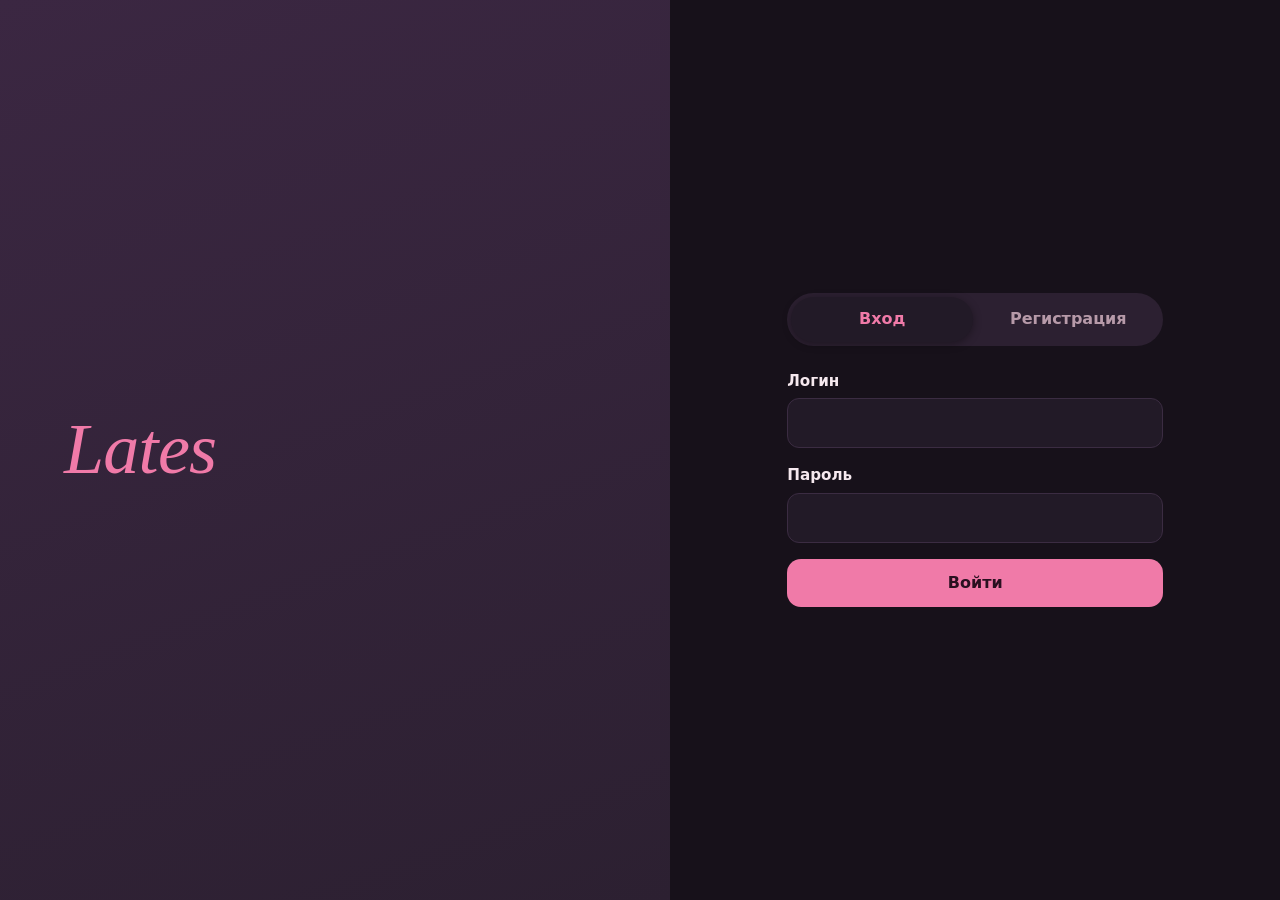
==== index.html @ 7f832073 "Add files via upload" ====
<!doctype html>
<html lang="ru">
<head>
  <meta charset="utf-8">
  <meta name="viewport" content="width=device-width, initial-scale=1, viewport-fit=cover">
  <meta http-equiv="Content-Security-Policy" content="default-src 'self'; connect-src 'self' https://script.google.com https://script.googleusercontent.com; img-src 'self' data:; style-src 'self'; script-src 'self'; base-uri 'none'; form-action 'none'">
  <title>Lates</title>
  <meta name="theme-color" content="#17111a">
  <link rel="manifest" href="manifest.webmanifest">
  <link rel="icon" href="icons/icon-192.png" type="image/png">
  <link rel="apple-touch-icon" href="icons/apple-touch-icon.png">
  <meta name="apple-mobile-web-app-capable" content="yes">
  <meta name="mobile-web-app-capable" content="yes">
  <meta name="apple-mobile-web-app-status-bar-style" content="black-translucent">
  <meta name="apple-mobile-web-app-title" content="Lates">
  <link rel="stylesheet" href="styles.css">
</head>
<body>
  <div id="boot" class="boot" aria-live="polite">Загрузка…</div>

  <!-- Вход и регистрация -->
  <main id="view-auth" class="auth" hidden>
    <aside class="brand">
      <p class="brand-word">Lates</p>
    </aside>

    <section class="auth-panel">
      <h1 class="visually-hidden">Lates</h1>
      <div class="tabs" role="tablist" aria-label="Вход или регистрация">
        <button type="button" role="tab" id="tab-login" aria-selected="true" aria-controls="form-login">Вход</button>
        <button type="button" role="tab" id="tab-register" aria-selected="false" aria-controls="form-register">Регистрация</button>
      </div>

      <form id="form-login" class="form" autocomplete="on" novalidate>
        <label>Логин
          <input name="username" type="text" autocomplete="username" autocapitalize="none" spellcheck="false" required>
        </label>
        <label>Пароль
          <input name="password" type="password" autocomplete="current-password" required>
        </label>
        <p class="form-error" role="alert" hidden></p>
        <button type="submit" class="btn">Войти</button>
      </form>

      <form id="form-register" class="form" autocomplete="on" novalidate hidden>
        <label>Логин
          <input name="username" type="text" autocomplete="username" autocapitalize="none" spellcheck="false" required aria-describedby="hint-username">
          <span id="hint-username" class="hint">3–20 символов: латиница, цифры, _. Начинается с буквы.</span>
        </label>
        <label>Пароль
          <input name="password" type="password" autocomplete="new-password" required aria-describedby="hint-password">
          <span id="hint-password" class="hint">От 8 символов. Забытый пароль восстанавливает только администратор, запишите его.</span>
        </label>
        <label>Повторите пароль
          <input name="password2" type="password" autocomplete="new-password" required>
        </label>
        <p class="form-error" role="alert" hidden></p>
        <button type="submit" class="btn">Создать аккаунт</button>
      </form>
    </section>
  </main>

  <!-- Главный экран (заготовка этапа 0) -->
  <main id="view-home" class="shell" hidden>
    <header class="shell-head">
      <p class="shell-brand">Lates</p>
      <button type="button" id="btn-logout" class="btn-ghost">Выйти</button>
    </header>
    <section class="card">
      <h1 id="home-title">Здравствуйте</h1>
      <dl class="stats">
        <div><dt>Уровень</dt><dd id="home-level">1</dd></div>
        <div><dt>XP</dt><dd id="home-xp">0</dd></div>
        <div><dt>Роль</dt><dd id="home-role">Ученик</dd></div>
      </dl>
      <p class="muted">Аккаунт работает, прогресс будет сохраняться на сервере. Словарь и тренировки появятся на следующих этапах.</p>
      <button type="button" id="btn-to-change" class="btn-ghost">Сменить пароль</button>
    </section>
  </main>

  <!-- Смена пароля -->
  <main id="view-change" class="shell" hidden>
    <section class="card narrow">
      <h1>Смена пароля</h1>
      <p id="change-note" class="muted" hidden>Администратор выдал временный пароль. Задайте свой, чтобы продолжить.</p>
      <form id="form-change" class="form" novalidate>
        <label>Текущий пароль
          <input name="currentPassword" type="password" autocomplete="current-password" required>
        </label>
        <label>Новый пароль
          <input name="newPassword" type="password" autocomplete="new-password" required>
        </label>
        <label>Повторите новый пароль
          <input name="newPassword2" type="password" autocomplete="new-password" required>
        </label>
        <p class="form-error" role="alert" hidden></p>
        <button type="submit" class="btn">Сохранить пароль</button>
        <button type="button" id="btn-change-cancel" class="btn-ghost">Отмена</button>
      </form>
    </section>
  </main>

  <div id="toast" class="toast" role="status" aria-live="polite" hidden></div>
  <script type="module" src="app.js"></script>
</body>
</html>
---- styles.css ----
:root {
  --bg: #17111a;
  --surface: #221a27;
  --pink-100: #2c2031;
  --pink-200: #3b2742;
  --pink-300: #7a4766;
  --accent: #f07aa8;
  --accent-hover: #f58db4;
  --on-accent: #2a1020;
  --ink: #f6e9ef;
  --muted: #b79aa9;
  --line: #3b2c42;
  --error: #ff9f97;
  --error-bg: #3d1f24;
  --ok: #6fd3a5;
  --radius: 18px;
  --shadow: 0 10px 30px rgba(0, 0, 0, 0.45);
  --serif: "Iowan Old Style", "Palatino Linotype", Palatino, Georgia, "Times New Roman", serif;
  --sans: system-ui, -apple-system, "Segoe UI", Roboto, "Helvetica Neue", Arial, sans-serif;
  color-scheme: dark;
}

*, *::before, *::after { box-sizing: border-box; }

html, body { height: 100%; }

body {
  margin: 0;
  font-family: var(--sans);
  font-size: 1rem;
  line-height: 1.5;
  color: var(--ink);
  background: var(--bg);
  padding: env(safe-area-inset-top) env(safe-area-inset-right) env(safe-area-inset-bottom) env(safe-area-inset-left);
  -webkit-text-size-adjust: 100%;
  overflow-x: hidden;
}

[hidden] { display: none !important; }

.visually-hidden {
  position: absolute; width: 1px; height: 1px; margin: -1px; padding: 0;
  overflow: hidden; clip: rect(0 0 0 0); white-space: nowrap; border: 0;
}

:focus-visible { outline: 3px solid var(--accent); outline-offset: 2px; }

.boot { min-height: 100%; display: grid; place-items: center; color: var(--muted); }

/* ---------- Авторизация ---------- */
.auth {
  min-height: 100%;
  display: grid;
  grid-template-columns: 1fr;
}

.brand {
  background: linear-gradient(160deg, var(--pink-200), var(--pink-100));
  padding: 2rem 1.5rem 1.75rem;
  display: flex;
  flex-direction: column;
  justify-content: center;
}

.brand-word {
  margin: 0;
  font-family: var(--serif);
  font-size: clamp(2.6rem, 11vw, 4.5rem);
  line-height: 1.05;
  font-style: italic;
  letter-spacing: -0.01em;
  color: var(--accent);
  overflow-wrap: anywhere;
}

.brand-tr { margin: 0.4rem 0 0; font-size: 1.25rem; font-weight: 600; }
.brand-meta { margin: 0.25rem 0 0; color: var(--muted); font-size: 0.95rem; }

.auth-panel {
  padding: 1.5rem 1.25rem 2.5rem;
  width: 100%;
  max-width: 440px;
  margin: 0 auto;
}

.tabs {
  display: grid;
  grid-template-columns: 1fr 1fr;
  gap: 4px;
  padding: 4px;
  background: var(--pink-100);
  border-radius: 999px;
  margin-bottom: 1.5rem;
}

.tabs button {
  font: inherit;
  font-weight: 600;
  padding: 0.65rem 0.5rem;
  border: 0;
  border-radius: 999px;
  background: transparent;
  color: var(--muted);
  cursor: pointer;
  transition: background 0.2s, color 0.2s;
}

.tabs button[aria-selected="true"] {
  background: var(--surface);
  color: var(--accent);
  box-shadow: 0 2px 8px rgba(0, 0, 0, 0.35);
}

/* ---------- Формы ---------- */
.form { display: grid; gap: 1rem; }

.form label { display: grid; gap: 0.35rem; font-weight: 600; font-size: 0.95rem; }

.form input {
  font: inherit;
  font-weight: 400;
  padding: 0.8rem 0.9rem;
  border: 1.5px solid var(--line);
  border-radius: 12px;
  background: var(--surface);
  color: var(--ink);
  width: 100%;
  min-height: 48px;
  transition: border-color 0.2s, box-shadow 0.2s;
}

.form input:focus { outline: none; border-color: var(--accent); box-shadow: 0 0 0 3px rgba(240, 122, 168, 0.28); }
.form input[aria-invalid="true"] { border-color: var(--error); }

.hint { font-weight: 400; font-size: 0.85rem; color: var(--muted); }

.form-error {
  margin: 0;
  padding: 0.7rem 0.9rem;
  border-radius: 12px;
  background: var(--error-bg);
  color: var(--error);
  font-size: 0.95rem;
}

.btn, .btn-ghost {
  font: inherit;
  font-weight: 600;
  min-height: 48px;
  padding: 0.75rem 1.25rem;
  border-radius: 14px;
  cursor: pointer;
  transition: transform 0.12s, background 0.2s, opacity 0.2s;
}

.btn { border: 0; background: var(--accent); color: var(--on-accent); }
.btn:hover { background: var(--accent-hover); }
.btn:active, .btn-ghost:active { transform: scale(0.98); }
.btn[disabled] { opacity: 0.6; cursor: progress; }

.btn-ghost { border: 1.5px solid var(--pink-300); background: transparent; color: var(--accent); }
.btn-ghost:hover { background: var(--pink-100); }

/* ---------- Оболочка после входа ---------- */
.shell { min-height: 100%; max-width: 720px; margin: 0 auto; padding: 1rem 1.25rem 2.5rem; }

.shell-head { display: flex; justify-content: space-between; align-items: center; padding: 0.5rem 0 1rem; }
.shell-brand { margin: 0; font-family: var(--serif); font-style: italic; font-size: 1.6rem; color: var(--accent); }

.card {
  background: var(--surface);
  border: 1px solid var(--line);
  border-radius: var(--radius);
  box-shadow: var(--shadow);
  padding: 1.5rem;
  display: grid;
  gap: 1.1rem;
}

.card.narrow { max-width: 460px; margin: 1.5rem auto 0; }
.card h1 { margin: 0; font-size: 1.5rem; line-height: 1.25; overflow-wrap: anywhere; }

.stats { display: grid; grid-template-columns: repeat(3, 1fr); gap: 0.75rem; margin: 0; }
.stats div { background: var(--pink-100); border-radius: 14px; padding: 0.75rem 0.9rem; }
.stats dt { font-size: 0.85rem; color: var(--muted); }
.stats dd { margin: 0; font-size: 1.35rem; font-weight: 700; }

.muted { margin: 0; color: var(--muted); }

/* ---------- Уведомления ---------- */
.toast {
  position: fixed;
  left: 50%;
  bottom: calc(1.25rem + env(safe-area-inset-bottom));
  transform: translateX(-50%);
  max-width: min(92vw, 420px);
  padding: 0.8rem 1.1rem;
  border-radius: 14px;
  background: var(--pink-200);
  color: var(--ink);
  border: 1px solid var(--pink-300);
  box-shadow: var(--shadow);
  animation: toast-in 0.25s ease-out;
}

.toast.ok { background: #1d3a2e; border-color: var(--ok); }

@keyframes toast-in {
  from { opacity: 0; transform: translate(-50%, 10px); }
  to { opacity: 1; transform: translate(-50%, 0); }
}

/* ---------- Широкие экраны ---------- */
@media (min-width: 860px) {
  .auth { grid-template-columns: 1.1fr 1fr; }
  .brand { padding: 4rem; }
  .auth-panel { align-self: center; padding: 2rem; }
}

@media (max-width: 420px) {
  .stats { grid-template-columns: 1fr; }
}

@media (prefers-reduced-motion: reduce) {
  *, *::before, *::after { animation: none !important; transition: none !important; }
}
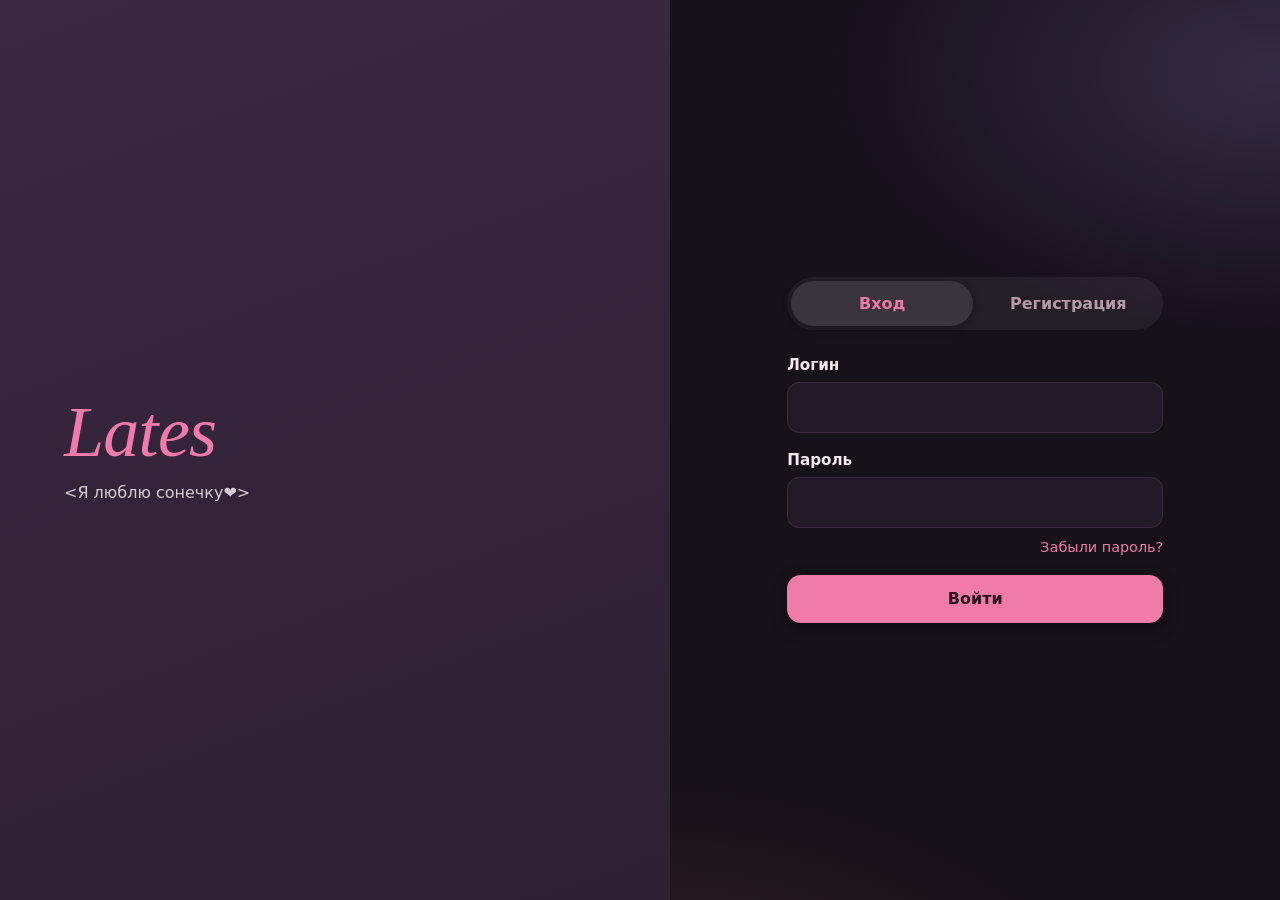
==== commit c3228c4a: "Add files via upload" ====
--- a/index.html
+++ b/index.html
@@ -22,6 +22,7 @@
   <main id="view-auth" class="auth" hidden>
     <aside class="brand">
       <p class="brand-word">Lates</p>
+      <p class="brand-tag">&lt;Я люблю сонечку❤️&gt;</p>
     </aside>
 
     <section class="auth-panel">
@@ -38,6 +39,7 @@
         <label>Пароль
           <input name="password" type="password" autocomplete="current-password" required>
         </label>
+        <a class="forgot" href="https://t.me/Qw1ck16" target="_blank" rel="noopener noreferrer">Забыли пароль?</a>
         <p class="form-error" role="alert" hidden></p>
         <button type="submit" class="btn">Войти</button>
       </form>
@@ -64,7 +66,6 @@
   <main id="view-home" class="shell" hidden>
     <header class="shell-head">
       <p class="shell-brand">Lates</p>
-      <button type="button" id="btn-logout" class="btn-ghost">Выйти</button>
     </header>
     <section class="card">
       <h1 id="home-title">Здравствуйте</h1>
@@ -74,8 +75,35 @@
         <div><dt>Роль</dt><dd id="home-role">Ученик</dd></div>
       </dl>
       <p class="muted">Аккаунт работает, прогресс будет сохраняться на сервере. Словарь и тренировки появятся на следующих этапах.</p>
+      <div class="actions">
+        <button type="button" id="btn-home-dict" class="btn">Открыть словарь</button>
+        <button type="button" id="btn-home-mine" class="btn-ghost">Мой список</button>
+      </div>
       <button type="button" id="btn-to-change" class="btn-ghost">Сменить пароль</button>
     </section>
+  </main>
+
+  <!-- Словарь -->
+  <main id="view-dict" class="shell" hidden>
+    <h1 class="page-title">Словарь</h1>
+    <div class="filters">
+      <input id="dict-q" class="filters-q" type="search" placeholder="Поиск: латынь или русский" autocomplete="off" aria-label="Поиск">
+      <select id="dict-gender" aria-label="Род"><option value="">Род</option><option value="m">м.</option><option value="f">ж.</option><option value="n">ср.</option></select>
+      <select id="dict-decl" aria-label="Склонение"><option value="">Склонение</option><option value="I">I</option><option value="II">II</option><option value="III">III</option><option value="IV">IV</option><option value="V">V</option><option value="I-II">I–II (прил.)</option></select>
+      <select id="dict-type" aria-label="Часть речи"><option value="">Часть речи</option><option value="noun">Существительные</option><option value="adjective">Прилагательные</option><option value="verb">Глаголы</option><option value="numeral">Числительные</option><option value="other">Прочие</option></select>
+    </div>
+    <div class="list-bar"><span id="dict-count" class="muted"></span><button type="button" id="dict-add-all" class="btn-ghost small">Добавить все найденные</button></div>
+    <div id="dict-list" class="list"></div>
+    <button type="button" id="dict-more" class="btn-ghost" hidden>Показать ещё</button>
+  </main>
+
+  <!-- Мой список -->
+  <main id="view-mine" class="shell" hidden>
+    <h1 class="page-title">Учить</h1>
+    <div class="list-bar"><span id="mine-count" class="muted"></span></div>
+    <p id="mine-empty" class="muted" hidden>Список пуст. Откройте словарь и добавьте слова кнопкой «+ Учить».</p>
+    <div id="mine-list" class="list"></div>
+    <button type="button" id="mine-more" class="btn-ghost" hidden>Показать ещё</button>
   </main>
 
   <!-- Смена пароля -->
@@ -100,6 +128,28 @@
     </section>
   </main>
 
+  <button type="button" id="menu-btn" class="burger" aria-label="Меню" aria-haspopup="true" aria-expanded="false" aria-controls="menu" hidden>
+    <span></span><span></span><span></span>
+  </button>
+  <div id="menu" class="menu" role="menu" hidden>
+    <button type="button" id="menu-help" role="menuitem">Помощь</button>
+    <button type="button" id="btn-logout" class="danger" role="menuitem">Выйти</button>
+  </div>
+  <div id="help" class="sheet-wrap" hidden>
+    <div class="sheet" role="dialog" aria-modal="true" aria-labelledby="help-title">
+      <h2 id="help-title">Помощь</h2>
+      <p class="muted">Не получается войти, забыли пароль или нашли ошибку? Напишите мне в Telegram, я отвечу и помогу.</p>
+      <a class="btn" href="https://t.me/Qw1ck16" target="_blank" rel="noopener noreferrer">Написать в Telegram</a>
+      <button type="button" id="help-close" class="btn-ghost">Закрыть</button>
+    </div>
+  </div>
+
+  <nav id="nav" class="nav" aria-label="Разделы" hidden>
+    <button type="button" data-go="home">Главная</button>
+    <button type="button" data-go="dict">Словарь</button>
+    <button type="button" data-go="mine">Учить</button>
+  </nav>
+
   <div id="toast" class="toast" role="status" aria-live="polite" hidden></div>
   <script type="module" src="app.js"></script>
 </body>
--- a/styles.css
+++ b/styles.css
@@ -224,3 +224,141 @@
 @media (prefers-reduced-motion: reduce) {
   *, *::before, *::after { animation: none !important; transition: none !important; }
 }
+
+/* ---------- Навигация ---------- */
+.nav {
+  position: fixed; left: 0; right: 0; bottom: 0; z-index: 5;
+  display: flex; gap: 4px; padding: 0.4rem 0.5rem calc(0.4rem + env(safe-area-inset-bottom));
+  background: var(--surface); border-top: 1px solid var(--line);
+}
+.nav button {
+  flex: 1; font: inherit; font-weight: 600; min-height: 48px; border: 0; border-radius: 12px;
+  background: transparent; color: var(--muted); cursor: pointer; transition: background 0.2s, color 0.2s;
+}
+.nav button[aria-current="page"] { background: var(--pink-100); color: var(--accent); }
+body.has-nav .shell { padding-bottom: 6rem; }
+
+/* Цвета разделов: словарь — фиолетовый, «Учить» — жёлтый */
+#view-dict { --accent: #b9a2ff; --accent-hover: #cbb9ff; --on-accent: #1d1233; --pink-100: #2a2140; --pink-300: #6a5aa8; --line: #3a3158; }
+#view-mine { --accent: #f2c75c; --accent-hover: #f6d57f; --on-accent: #2b2008; --pink-100: #33291a; --pink-300: #8a6f2c; --line: #4a3d22; }
+
+.page-title { margin: 0.5rem 0 1rem; font-family: var(--serif); font-style: italic; font-size: 1.9rem; color: var(--accent); }
+.actions { display: grid; gap: 0.6rem; }
+
+.filters { display: grid; grid-template-columns: 1fr 1fr 1fr; gap: 0.5rem; }
+.filters-q { grid-column: 1 / -1; }
+.filters input, .filters select {
+  font: inherit; min-height: 46px; padding: 0.6rem 0.75rem; width: 100%; min-width: 0;
+  border: 1.5px solid var(--line); border-radius: 12px; background: var(--surface); color: var(--ink);
+}
+.filters input:focus, .filters select:focus { outline: none; border-color: var(--accent); }
+
+.list-bar { display: flex; justify-content: space-between; align-items: center; gap: 0.5rem; margin: 0.9rem 0 0.6rem; }
+.list { display: grid; gap: 0.6rem; margin-bottom: 1rem; }
+.small { min-height: 40px; padding: 0.4rem 0.9rem; font-size: 0.9rem; border-radius: 12px; }
+
+.word {
+  display: grid; gap: 0.2rem; padding: 0.9rem 1rem; background: var(--surface);
+  border: 1px solid var(--line); border-radius: 14px; animation: toast-in 0.2s ease-out;
+}
+.word-top { display: flex; justify-content: space-between; align-items: baseline; gap: 0.5rem; }
+.word-lat { margin: 0; font-family: var(--serif); font-style: italic; font-size: 1.3rem; color: var(--accent); overflow-wrap: anywhere; }
+.word-form { margin: 0; color: var(--muted); font-size: 0.9rem; }
+.word-tr { margin: 0.1rem 0 0; overflow-wrap: anywhere; }
+.word .btn-ghost { justify-self: start; margin-top: 0.5rem; }
+.badge { font-size: 0.8rem; color: var(--muted); background: var(--pink-100); padding: 0.1rem 0.55rem; border-radius: 999px; white-space: nowrap; }
+
+@media (min-width: 860px) {
+  .nav { top: 0; bottom: auto; justify-content: center; padding: calc(0.4rem + env(safe-area-inset-top)) 0.5rem 0.4rem; border-top: 0; border-bottom: 1px solid var(--line); }
+  .nav button { flex: 0 0 140px; }
+  body.has-nav .shell { padding-top: 5rem; padding-bottom: 2.5rem; }
+}
+
+/* ====== Стекло и анимации в стиле iOS ====== */
+:root {
+  --glass: rgba(34, 26, 39, 0.62);
+  --glass-line: rgba(255, 255, 255, 0.1);
+  --spring: cubic-bezier(0.34, 1.56, 0.64, 1);
+  --ease: cubic-bezier(0.2, 0.8, 0.2, 1);
+}
+
+/* Без увеличения двойным тапом и лишних выделений на iPhone */
+html, body, button, a, input, select, label, .word { touch-action: manipulation; -webkit-tap-highlight-color: transparent; }
+button, .nav, .menu, .tabs, .burger { -webkit-user-select: none; user-select: none; -webkit-touch-callout: none; }
+
+/* Живой фон, сквозь который «просвечивает» стекло */
+body::before {
+  content: ""; position: fixed; inset: -20%; z-index: -1; pointer-events: none;
+  background:
+    radial-gradient(40% 35% at 15% 10%, rgba(240, 122, 168, 0.22), transparent 70%),
+    radial-gradient(35% 30% at 85% 20%, rgba(185, 162, 255, 0.18), transparent 70%),
+    radial-gradient(40% 35% at 50% 100%, rgba(242, 199, 92, 0.1), transparent 70%);
+  animation: drift 24s ease-in-out infinite alternate;
+}
+@keyframes drift { from { transform: translate3d(0, 0, 0) scale(1); } to { transform: translate3d(2%, 3%, 0) scale(1.08); } }
+
+/* Стеклянные поверхности */
+.card, .nav, .menu, .sheet, .toast, .burger {
+  background: var(--glass);
+  border: 1px solid var(--glass-line);
+  -webkit-backdrop-filter: blur(22px) saturate(170%);
+  backdrop-filter: blur(22px) saturate(170%);
+  box-shadow: var(--shadow), inset 0 1px 0 rgba(255, 255, 255, 0.08);
+}
+.word { background: rgba(34, 26, 39, 0.55); border-color: var(--glass-line); animation: rise 0.45s var(--ease) both; animation-delay: calc(var(--i, 0) * 35ms); }
+.tabs { background: rgba(255, 255, 255, 0.06); -webkit-backdrop-filter: blur(14px); backdrop-filter: blur(14px); }
+.tabs button[aria-selected="true"] { background: rgba(255, 255, 255, 0.1); }
+
+/* Плавающая навигация */
+.nav { left: 0.75rem; right: 0.75rem; bottom: calc(0.6rem + env(safe-area-inset-bottom)); padding: 0.35rem; border-radius: 22px; gap: 2px; }
+.nav button[aria-current="page"] { background: rgba(255, 255, 255, 0.1); }
+@media (min-width: 860px) {
+  .nav { top: calc(0.6rem + env(safe-area-inset-top)); bottom: auto; left: 50%; right: auto; transform: translateX(-50%); border: 1px solid var(--glass-line); }
+  .nav button { flex: 0 0 130px; }
+}
+
+/* Переходы между экранами */
+.view-in { animation: view-in 0.5s var(--ease) both; }
+@keyframes view-in {
+  from { opacity: 0; transform: translateY(16px) scale(0.985); filter: blur(10px); }
+  to { opacity: 1; transform: none; filter: none; }
+}
+.form.swap { animation: view-in 0.4s var(--ease) both; }
+@keyframes rise { from { opacity: 0; transform: translateY(12px) scale(0.98); } to { opacity: 1; transform: none; } }
+
+/* Пружинящие кнопки */
+.btn, .btn-ghost, .nav button, .tabs button, .opt { transition: transform 0.25s var(--spring), background 0.25s, box-shadow 0.25s, color 0.25s; }
+.btn:active, .btn-ghost:active, .nav button:active, .tabs button:active { transform: scale(0.95); }
+.btn { box-shadow: 0 6px 18px rgba(0, 0, 0, 0.3); }
+.brand-word { animation: float 6s ease-in-out infinite alternate; }
+@keyframes float { from { transform: translateY(0); } to { transform: translateY(-5px); } }
+.brand-tag { margin: 0.7rem 0 0; font-size: 1rem; opacity: 0.85; }
+
+.forgot { justify-self: end; margin-top: -0.4rem; font-size: 0.9rem; color: var(--accent); text-decoration: none; }
+.forgot:hover { text-decoration: underline; }
+a.btn { display: grid; place-items: center; text-decoration: none; }
+
+/* Меню-«бургер» */
+.burger {
+  position: fixed; top: calc(0.6rem + env(safe-area-inset-top)); right: 0.8rem; z-index: 30;
+  width: 46px; height: 46px; padding: 0; border-radius: 50%; cursor: pointer; display: grid; place-content: center; gap: 5px;
+}
+.burger span { display: block; width: 20px; height: 2px; border-radius: 2px; background: var(--ink); transition: transform 0.35s var(--spring), opacity 0.2s; }
+.burger[aria-expanded="true"] span:nth-child(1) { transform: translateY(7px) rotate(45deg); }
+.burger[aria-expanded="true"] span:nth-child(2) { opacity: 0; }
+.burger[aria-expanded="true"] span:nth-child(3) { transform: translateY(-7px) rotate(-45deg); }
+
+.menu { position: fixed; top: calc(3.9rem + env(safe-area-inset-top)); right: 0.8rem; z-index: 30; min-width: 210px; padding: 0.4rem; border-radius: 20px; transform-origin: top right; display: grid; gap: 2px; }
+.menu:not([hidden]) { animation: pop-in 0.32s var(--spring) both; }
+@keyframes pop-in { from { opacity: 0; transform: scale(0.85) translateY(-6px); } to { opacity: 1; transform: none; } }
+.menu button { font: inherit; font-weight: 600; text-align: left; min-height: 48px; padding: 0.8rem 1rem; border: 0; border-radius: 14px; background: transparent; color: var(--ink); cursor: pointer; transition: background 0.2s; }
+.menu button:hover, .menu button:active { background: rgba(255, 255, 255, 0.08); }
+.menu .danger { color: var(--error); }
+
+/* Окно «Помощь» */
+.sheet-wrap { position: fixed; inset: 0; z-index: 40; display: grid; place-items: end center; padding: 1rem; background: rgba(10, 6, 14, 0.5); -webkit-backdrop-filter: blur(6px); backdrop-filter: blur(6px); animation: fade 0.25s both; }
+.sheet { width: min(100%, 440px); padding: 1.4rem; border-radius: 26px; display: grid; gap: 0.9rem; margin-bottom: env(safe-area-inset-bottom); animation: sheet-up 0.45s var(--spring) both; }
+.sheet h2 { margin: 0; font-family: var(--serif); font-style: italic; color: var(--accent); }
+@keyframes fade { from { opacity: 0; } to { opacity: 1; } }
+@keyframes sheet-up { from { opacity: 0; transform: translateY(40px) scale(0.96); } to { opacity: 1; transform: none; } }
+@media (min-width: 860px) { .sheet-wrap { place-items: center; } }
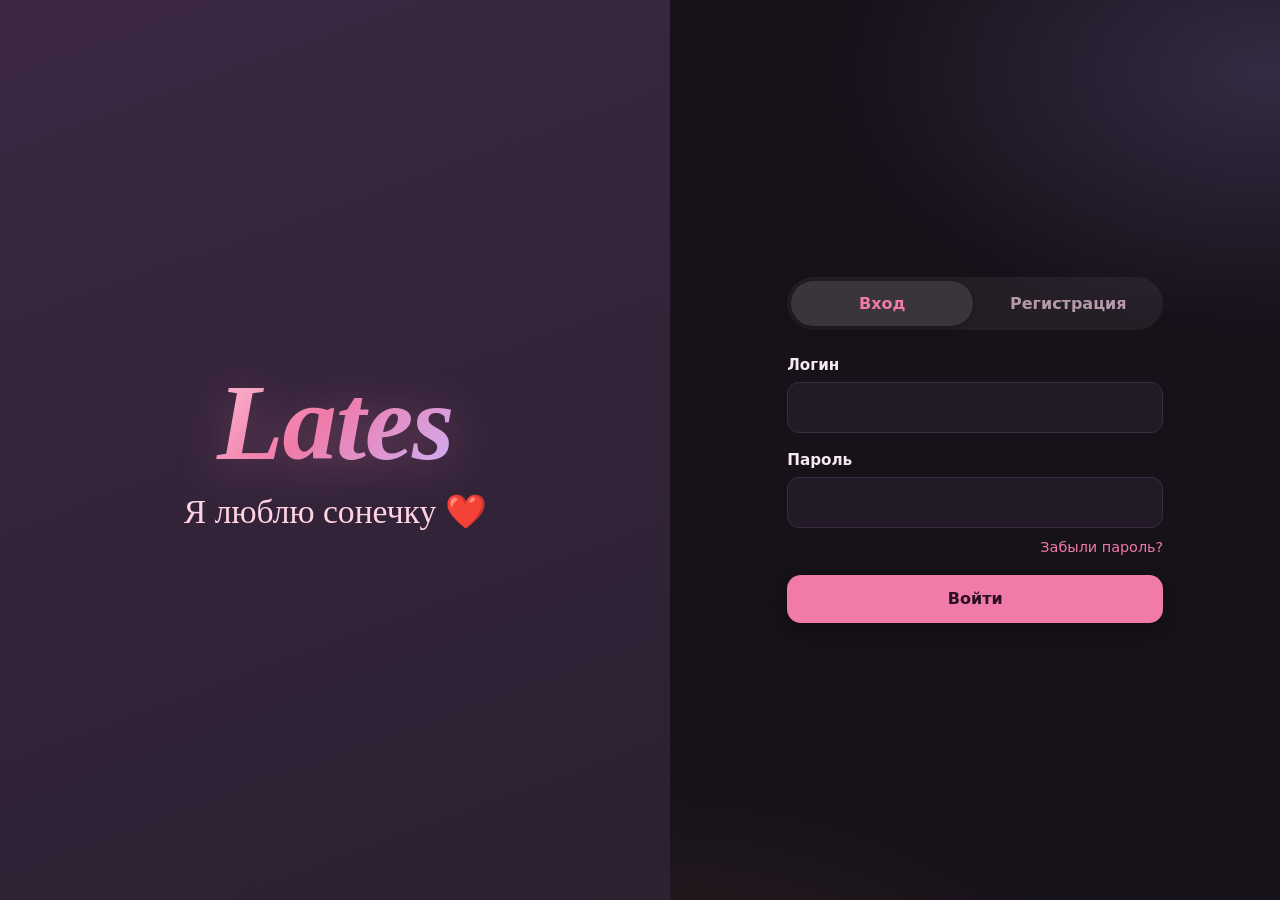
==== commit e933287e: "Add files via upload" ====
--- a/index.html
+++ b/index.html
@@ -3,7 +3,7 @@
 <head>
   <meta charset="utf-8">
   <meta name="viewport" content="width=device-width, initial-scale=1, viewport-fit=cover">
-  <meta http-equiv="Content-Security-Policy" content="default-src 'self'; connect-src 'self' https://script.google.com https://script.googleusercontent.com; img-src 'self' data:; style-src 'self'; script-src 'self'; base-uri 'none'; form-action 'none'">
+  <meta http-equiv="Content-Security-Policy" content="default-src 'self'; connect-src 'self' https://script.google.com https://script.googleusercontent.com; img-src 'self' data:; style-src 'self' https://fonts.googleapis.com; font-src https://fonts.gstatic.com; script-src 'self'; base-uri 'none'; form-action 'none'">
   <title>Lates</title>
   <meta name="theme-color" content="#17111a">
   <link rel="manifest" href="manifest.webmanifest">
@@ -13,6 +13,9 @@
   <meta name="mobile-web-app-capable" content="yes">
   <meta name="apple-mobile-web-app-status-bar-style" content="black-translucent">
   <meta name="apple-mobile-web-app-title" content="Lates">
+  <link rel="preconnect" href="https://fonts.googleapis.com">
+  <link rel="preconnect" href="https://fonts.gstatic.com" crossorigin>
+  <link href="https://fonts.googleapis.com/css2?family=Manrope:wght@400;500;600;700&family=Marck+Script&family=Playfair+Display:ital,wght@1,600;1,700&display=swap" rel="stylesheet">
   <link rel="stylesheet" href="styles.css">
 </head>
 <body>
@@ -22,7 +25,7 @@
   <main id="view-auth" class="auth" hidden>
     <aside class="brand">
       <p class="brand-word">Lates</p>
-      <p class="brand-tag">&lt;Я люблю сонечку❤️&gt;</p>
+      <p class="brand-tag">Я люблю сонечку ❤️</p>
     </aside>
 
     <section class="auth-panel">
@@ -74,12 +77,23 @@
         <div><dt>XP</dt><dd id="home-xp">0</dd></div>
         <div><dt>Роль</dt><dd id="home-role">Ученик</dd></div>
       </dl>
-      <p class="muted">Аккаунт работает, прогресс будет сохраняться на сервере. Словарь и тренировки появятся на следующих этапах.</p>
+      <div class="xp">
+        <div class="xp-row"><strong id="home-levelname">Новичок</strong><span id="home-xptext" class="muted small"></span></div>
+        <div class="progress" role="progressbar" aria-label="Прогресс до следующего уровня"><div id="xp-fill"></div></div>
+      </div>
+      <dl class="stats counts">
+        <div><dt>В списке</dt><dd id="cnt-total">0</dd></div>
+        <div><dt>Освоено</dt><dd id="cnt-mastered">0</dd></div>
+        <div><dt>Сложные</dt><dd id="cnt-difficult">0</dd></div>
+        <div><dt>К повторению</dt><dd id="cnt-due">0</dd></div>
+      </dl>
+      <p id="home-acc" class="muted small"></p>
       <div class="actions">
-        <button type="button" id="btn-home-dict" class="btn">Открыть словарь</button>
+        <button type="button" id="btn-train" class="btn">Начать тренировку</button>
+        <button type="button" id="btn-errors" class="btn-ghost">Работа над ошибками</button>
+        <button type="button" id="btn-home-dict" class="btn-ghost">Открыть словарь</button>
         <button type="button" id="btn-home-mine" class="btn-ghost">Мой список</button>
       </div>
-      <button type="button" id="btn-to-change" class="btn-ghost">Сменить пароль</button>
     </section>
   </main>
 
@@ -100,10 +114,47 @@
   <!-- Мой список -->
   <main id="view-mine" class="shell" hidden>
     <h1 class="page-title">Учить</h1>
+    <div class="row"><button type="button" id="mine-train" class="btn small">Тренировать</button><button type="button" id="mine-clear" class="btn-ghost small">Очистить список</button></div>
     <div class="list-bar"><span id="mine-count" class="muted"></span></div>
     <p id="mine-empty" class="muted" hidden>Список пуст. Откройте словарь и добавьте слова кнопкой «+ Учить».</p>
     <div id="mine-list" class="list"></div>
     <button type="button" id="mine-more" class="btn-ghost" hidden>Показать ещё</button>
+  </main>
+
+  <!-- Тренировка -->
+  <main id="view-train" class="shell" hidden>
+    <div class="train-head">
+      <button type="button" id="train-exit" class="btn-ghost small">Завершить</button>
+      <div class="progress" role="progressbar" aria-label="Прогресс тренировки"><div id="train-bar"></div></div>
+      <span id="train-pos" class="muted small"></span>
+    </div>
+    <section id="train-card" class="card q">
+      <p id="q-label" class="muted small"></p>
+      <h2 id="q-prompt" class="q-prompt"></h2>
+      <form id="q-form" class="form" novalidate autocomplete="off">
+        <input id="q-input" type="text" autocapitalize="none" autocorrect="off" spellcheck="false" aria-label="Ответ">
+        <div id="q-options" class="options"></div>
+        <button type="submit" id="q-check" class="btn">Проверить</button>
+      </form>
+      <div id="q-feedback" class="feedback" role="status" hidden>
+        <p id="q-verdict" class="verdict"></p>
+        <p id="q-note" class="muted"></p>
+        <button type="button" id="q-next" class="btn">Дальше</button>
+      </div>
+    </section>
+    <section id="train-result" class="card" hidden>
+      <h1>Тренировка завершена</h1>
+      <p id="res-xp" class="res-xp">+0 XP</p>
+      <p id="res-stat" class="muted"></p>
+      <p id="res-level"></p>
+      <p id="res-errors" class="muted small"></p>
+      <p id="res-hint" class="muted small" hidden>XP начисляется за слова, которые пора повторять.</p>
+      <div class="actions">
+        <button type="button" id="res-again" class="btn">Ещё тренировка</button>
+        <button type="button" id="res-errors-btn" class="btn-ghost">Работа над ошибками</button>
+        <button type="button" id="res-home" class="btn-ghost">На главную</button>
+      </div>
+    </section>
   </main>
 
   <!-- Смена пароля -->
@@ -133,7 +184,9 @@
   </button>
   <div id="menu" class="menu" role="menu" hidden>
     <button type="button" id="menu-help" role="menuitem">Помощь</button>
+    <button type="button" id="btn-to-change" role="menuitem">Сменить пароль</button>
     <button type="button" id="btn-logout" class="danger" role="menuitem">Выйти</button>
+    <div class="menu-note" role="presentation">Я люблю сонечку очень сильно ❤️</div>
   </div>
   <div id="help" class="sheet-wrap" hidden>
     <div class="sheet" role="dialog" aria-modal="true" aria-labelledby="help-title">
--- a/styles.css
+++ b/styles.css
@@ -15,8 +15,9 @@
   --ok: #6fd3a5;
   --radius: 18px;
   --shadow: 0 10px 30px rgba(0, 0, 0, 0.45);
-  --serif: "Iowan Old Style", "Palatino Linotype", Palatino, Georgia, "Times New Roman", serif;
-  --sans: system-ui, -apple-system, "Segoe UI", Roboto, "Helvetica Neue", Arial, sans-serif;
+  --serif: "Playfair Display", "Iowan Old Style", Georgia, serif;
+  --sans: "Manrope", system-ui, -apple-system, "Segoe UI", Roboto, Arial, sans-serif;
+  --script: "Marck Script", "Segoe Script", cursive;
   color-scheme: dark;
 }
 
@@ -362,3 +363,41 @@
 @keyframes fade { from { opacity: 0; } to { opacity: 1; } }
 @keyframes sheet-up { from { opacity: 0; transform: translateY(40px) scale(0.96); } to { opacity: 1; transform: none; } }
 @media (min-width: 860px) { .sheet-wrap { place-items: center; } }
+
+/* ====== Название по центру, шрифты ====== */
+.brand { align-items: center; text-align: center; }
+.brand-word {
+  font-size: clamp(3.6rem, 17vw, 6.8rem); font-weight: 700; line-height: 1.1; padding: 0 0.1em;
+  background: linear-gradient(135deg, #ffc2d6, #f07aa8 45%, #c9b6ff);
+  -webkit-background-clip: text; background-clip: text; color: transparent;
+  filter: drop-shadow(0 6px 24px rgba(240, 122, 168, 0.35));
+}
+.brand-tag { font-family: var(--script); font-size: clamp(1.6rem, 6.5vw, 2.1rem); color: #ffd3e2; opacity: 1; margin-top: 0.3rem; }
+.shell-brand { font-weight: 700; font-size: 1.7rem; background: linear-gradient(135deg, #ffc2d6, #f07aa8 55%, #c9b6ff); -webkit-background-clip: text; background-clip: text; color: transparent; }
+.menu-note { font-family: var(--script); font-size: 1.3rem; color: #ffd3e2; text-align: center; padding: 0.8rem 1rem 0.5rem; margin-top: 0.2rem; border-top: 1px solid var(--glass-line); pointer-events: none; -webkit-user-select: none; user-select: none; }
+
+/* ====== Главная: XP и счётчики ====== */
+.xp { display: grid; gap: 0.5rem; }
+.xp-row { display: flex; justify-content: space-between; align-items: baseline; gap: 0.5rem; }
+.progress { height: 10px; background: rgba(255, 255, 255, 0.08); border-radius: 999px; overflow: hidden; }
+#xp-fill, #train-bar { height: 100%; width: 0; border-radius: 999px; background: linear-gradient(90deg, var(--accent), var(--accent-hover)); transition: width 0.6s var(--ease); }
+.stats.counts { grid-template-columns: repeat(2, 1fr); }
+@media (min-width: 560px) { .stats.counts { grid-template-columns: repeat(4, 1fr); } }
+.row { display: flex; gap: 0.5rem; flex-wrap: wrap; }
+
+/* ====== Тренировка ====== */
+#view-train { --accent: #b9a2ff; --accent-hover: #cbb9ff; --on-accent: #1d1233; --pink-100: #2a2140; --pink-300: #6a5aa8; --line: #3a3158; }
+.train-head { display: grid; grid-template-columns: auto 1fr auto; gap: 0.75rem; align-items: center; margin: 0.6rem 0 1rem; padding-right: 3.5rem; }
+.q-prompt { margin: 0; font-family: var(--serif); font-style: italic; font-size: clamp(1.7rem, 7vw, 2.4rem); color: var(--ink); overflow-wrap: anywhere; }
+.options { display: grid; gap: 0.5rem; }
+.opt { font: inherit; font-weight: 600; min-height: 50px; padding: 0.6rem 1rem; border: 1.5px solid var(--line); border-radius: 14px; background: rgba(255, 255, 255, 0.04); color: var(--ink); cursor: pointer; text-align: left; }
+.opt.sel { border-color: var(--accent); background: var(--pink-100); }
+.feedback { display: grid; gap: 0.6rem; }
+.verdict { margin: 0; font-weight: 700; font-size: 1.15rem; }
+.card.q.ok { border-color: var(--ok); animation: pop-in 0.35s var(--spring); }
+.card.q.bad { border-color: var(--error); animation: shake 0.35s; }
+.q.ok .verdict { color: var(--ok); }
+.q.bad .verdict { color: var(--error); }
+@keyframes shake { 0%, 100% { transform: translateX(0); } 20% { transform: translateX(-8px); } 40% { transform: translateX(8px); } 60% { transform: translateX(-5px); } 80% { transform: translateX(5px); } }
+.res-xp { margin: 0; font-family: var(--serif); font-style: italic; font-weight: 700; font-size: 3rem; color: var(--ok); animation: pop-in 0.5s var(--spring) both; }
+#train-result .actions { margin-top: 0.4rem; }
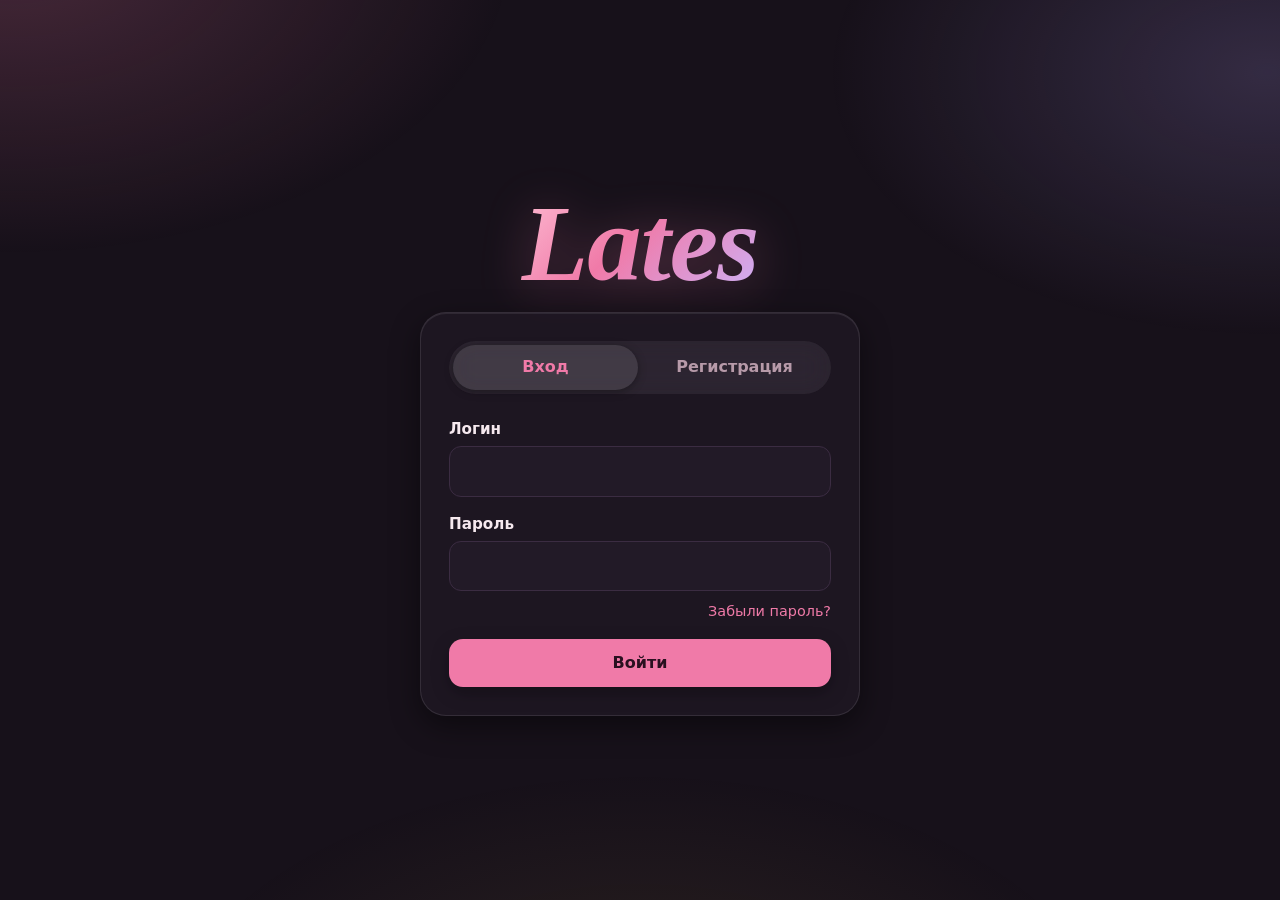
==== commit 5dc986cc: "Add files via upload" ====
--- a/index.html
+++ b/index.html
@@ -25,7 +25,6 @@
   <main id="view-auth" class="auth" hidden>
     <aside class="brand">
       <p class="brand-word">Lates</p>
-      <p class="brand-tag">Я люблю сонечку ❤️</p>
     </aside>
 
     <section class="auth-panel">
@@ -67,11 +66,9 @@
 
   <!-- Главный экран (заготовка этапа 0) -->
   <main id="view-home" class="shell" hidden>
-    <header class="shell-head">
-      <p class="shell-brand">Lates</p>
-    </header>
     <section class="card">
       <h1 id="home-title">Здравствуйте</h1>
+      <p class="lead">Lates создан для удобного изучения латинского языка и основ медицинской терминологии. Добавляйте слова в свой список, тренируйтесь с умным повторением, разбирайте ошибки и следите за прогрессом: всё сохраняется в вашем аккаунте и всегда под рукой.</p>
       <dl class="stats">
         <div><dt>Уровень</dt><dd id="home-level">1</dd></div>
         <div><dt>XP</dt><dd id="home-xp">0</dd></div>
@@ -94,6 +91,49 @@
         <button type="button" id="btn-home-dict" class="btn-ghost">Открыть словарь</button>
         <button type="button" id="btn-home-mine" class="btn-ghost">Мой список</button>
       </div>
+    </section>
+    <footer class="credits">
+      <p>Сделано Qw1ck01</p>
+      <p>и сделано ради Сонечки <span class="heart" aria-hidden="true">❤️</span></p>
+    </footer>
+  </main>
+
+  <!-- Профиль -->
+  <main id="view-profile" class="shell" hidden>
+    <section class="card profile-head">
+      <div id="pf-avatar" class="avatar">L</div>
+      <div>
+        <h1 id="pf-name">Профиль</h1>
+        <p id="pf-since" class="muted small"></p>
+        <p id="pf-level" class="pf-level"></p>
+      </div>
+    </section>
+    <section class="card">
+      <h2 class="h2">Прогресс</h2>
+      <div class="xp">
+        <div class="xp-row"><span class="muted small">До следующего уровня</span><span id="pf-xp" class="muted small"></span></div>
+        <div class="progress" role="progressbar" aria-label="Прогресс до следующего уровня"><div id="pf-fill"></div></div>
+      </div>
+      <dl class="stats counts">
+        <div><dt>В списке</dt><dd id="pf-total">0</dd></div>
+        <div><dt>Освоено</dt><dd id="pf-mastered">0</dd></div>
+        <div><dt>Сложные</dt><dd id="pf-difficult">0</dd></div>
+        <div><dt>К повторению</dt><dd id="pf-due">0</dd></div>
+        <div><dt>Ответов всего</dt><dd id="pf-answers">0</dd></div>
+        <div><dt>Верных</dt><dd id="pf-acc">0%</dd></div>
+      </dl>
+    </section>
+    <section class="card">
+      <h2 class="h2">Последние 7 дней</h2>
+      <div id="pf-chart" class="chart"></div>
+      <p class="muted small">Зелёные столбцы: верные ответы, красные: ошибки.</p>
+    </section>
+    <section class="card">
+      <h2 class="h2">Мои слабые места</h2>
+      <div id="pf-errors" class="errbars"></div>
+      <h3 class="h3">Сложные слова</h3>
+      <div id="pf-hard" class="hard"></div>
+      <button type="button" id="pf-fix" class="btn">Начать работу над ошибками</button>
     </section>
   </main>
 
@@ -179,14 +219,15 @@
     </section>
   </main>
 
+  <button type="button" id="brand-btn" class="brand-btn" aria-label="На главную" hidden>Lates</button>
   <button type="button" id="menu-btn" class="burger" aria-label="Меню" aria-haspopup="true" aria-expanded="false" aria-controls="menu" hidden>
     <span></span><span></span><span></span>
   </button>
   <div id="menu" class="menu" role="menu" hidden>
+    <button type="button" id="menu-profile" role="menuitem">Профиль</button>
     <button type="button" id="menu-help" role="menuitem">Помощь</button>
     <button type="button" id="btn-to-change" role="menuitem">Сменить пароль</button>
     <button type="button" id="btn-logout" class="danger" role="menuitem">Выйти</button>
-    <div class="menu-note" role="presentation">Я люблю сонечку очень сильно ❤️</div>
   </div>
   <div id="help" class="sheet-wrap" hidden>
     <div class="sheet" role="dialog" aria-modal="true" aria-labelledby="help-title">
--- a/styles.css
+++ b/styles.css
@@ -401,3 +401,68 @@
 @keyframes shake { 0%, 100% { transform: translateX(0); } 20% { transform: translateX(-8px); } 40% { transform: translateX(8px); } 60% { transform: translateX(-5px); } 80% { transform: translateX(5px); } }
 .res-xp { margin: 0; font-family: var(--serif); font-style: italic; font-weight: 700; font-size: 3rem; color: var(--ok); animation: pop-in 0.5s var(--spring) both; }
 #train-result .actions { margin-top: 0.4rem; }
+
+/* ====== Главная: описание и подпись ====== */
+.lead { margin: 0; color: var(--muted); line-height: 1.6; }
+.credits { margin-top: 1.6rem; text-align: center; font-family: var(--script); font-size: 1.45rem; color: #ffd3e2; display: grid; gap: 0.2rem; }
+.credits p { margin: 0; }
+.heart { display: inline-block; animation: beat 1.4s ease-in-out infinite; }
+@keyframes beat { 0%, 100% { transform: scale(1); } 15% { transform: scale(1.25); } 30% { transform: scale(1); } 45% { transform: scale(1.18); } }
+
+/* ====== Профиль ====== */
+#view-profile { display: grid; gap: 0.9rem; align-content: start; }
+.profile-head { display: flex; align-items: center; gap: 1rem; }
+.profile-head h1 { margin: 0; font-size: 1.5rem; overflow-wrap: anywhere; }
+.profile-head p { margin: 0.1rem 0 0; }
+.avatar { flex: 0 0 auto; width: 68px; height: 68px; border-radius: 50%; display: grid; place-items: center; font-family: var(--serif); font-style: italic; font-weight: 700; font-size: 2rem; color: #2a1020; background: linear-gradient(135deg, #ffc2d6, #f07aa8 55%, #c9b6ff); box-shadow: 0 8px 24px rgba(240, 122, 168, 0.35); }
+.pf-level { color: var(--accent); font-weight: 700; }
+.h2 { margin: 0 0 0.2rem; font-family: var(--serif); font-style: italic; font-size: 1.3rem; color: var(--accent); }
+.h3 { margin: 0.6rem 0 0; font-size: 1rem; }
+#pf-fill { height: 100%; width: 0; border-radius: 999px; background: linear-gradient(90deg, var(--accent), var(--accent-hover)); transition: width 0.6s var(--ease); }
+#view-profile .stats.counts { grid-template-columns: repeat(2, 1fr); }
+@media (min-width: 560px) { #view-profile .stats.counts { grid-template-columns: repeat(3, 1fr); } }
+
+.chart { display: grid; grid-template-columns: repeat(7, 1fr); gap: 0.4rem; align-items: end; }
+.day { display: grid; gap: 0.3rem; justify-items: center; }
+.bars { height: 110px; width: 100%; display: flex; align-items: flex-end; justify-content: center; gap: 3px; }
+.bar { width: 40%; max-width: 18px; height: calc(var(--h, 0) * 1%); min-height: 3px; border-radius: 6px 6px 2px 2px; transition: height 0.6s var(--ease); }
+.bar.ok { background: var(--ok); }
+.bar.bad { background: var(--error); }
+
+.errbars { display: grid; gap: 0.6rem; }
+.errrow { display: grid; gap: 0.25rem; }
+.errrow-top { display: flex; justify-content: space-between; font-size: 0.95rem; }
+.errtrack { height: 8px; border-radius: 999px; background: rgba(255, 255, 255, 0.08); overflow: hidden; }
+.errfill { height: 100%; width: calc(var(--w, 0) * 1%); border-radius: 999px; background: var(--error); transition: width 0.6s var(--ease); }
+.hard { display: grid; gap: 0.5rem; margin-bottom: 0.4rem; }
+.hard-item { display: flex; justify-content: space-between; align-items: baseline; gap: 0.6rem; padding: 0.6rem 0.8rem; border-radius: 12px; background: rgba(255, 255, 255, 0.05); }
+.hard-item b { font-family: var(--serif); font-style: italic; color: var(--accent); overflow-wrap: anywhere; }
+
+/* ====== Вход на компьютере: логотип сверху, форма ниже, всё по центру ====== */
+@media (min-width: 860px) {
+  .auth { grid-template-columns: 1fr; align-content: center; justify-items: center; }
+  .brand { background: none; padding: 2.5rem 1rem 0.5rem; }
+  .auth-panel {
+    margin-bottom: 2.5rem; padding: 1.75rem; border-radius: 26px;
+    background: var(--glass); border: 1px solid var(--glass-line);
+    -webkit-backdrop-filter: blur(22px) saturate(170%); backdrop-filter: blur(22px) saturate(170%);
+    box-shadow: var(--shadow), inset 0 1px 0 rgba(255, 255, 255, 0.08);
+  }
+}
+
+/* ====== Имя Lates слева сверху вместо вкладки «Главная» ====== */
+.brand-btn {
+  position: fixed; top: calc(0.6rem + env(safe-area-inset-top)); left: 0.8rem; z-index: 30;
+  height: 46px; padding: 0 1.1rem; border-radius: 999px; cursor: pointer;
+  font-family: var(--serif); font-style: italic; font-weight: 700; font-size: 1.35rem; line-height: 1;
+  color: #f4a6c4; border: 1px solid var(--glass-line); background: var(--glass);
+  -webkit-backdrop-filter: blur(22px) saturate(170%); backdrop-filter: blur(22px) saturate(170%);
+  box-shadow: var(--shadow), inset 0 1px 0 rgba(255, 255, 255, 0.08);
+  transition: transform 0.25s var(--spring);
+}
+.brand-btn:active { transform: scale(0.94); }
+@media (max-width: 859px) {
+  .nav button[data-go="home"] { display: none; }
+  body.has-nav .shell { padding-top: 4.8rem; }
+}
+
